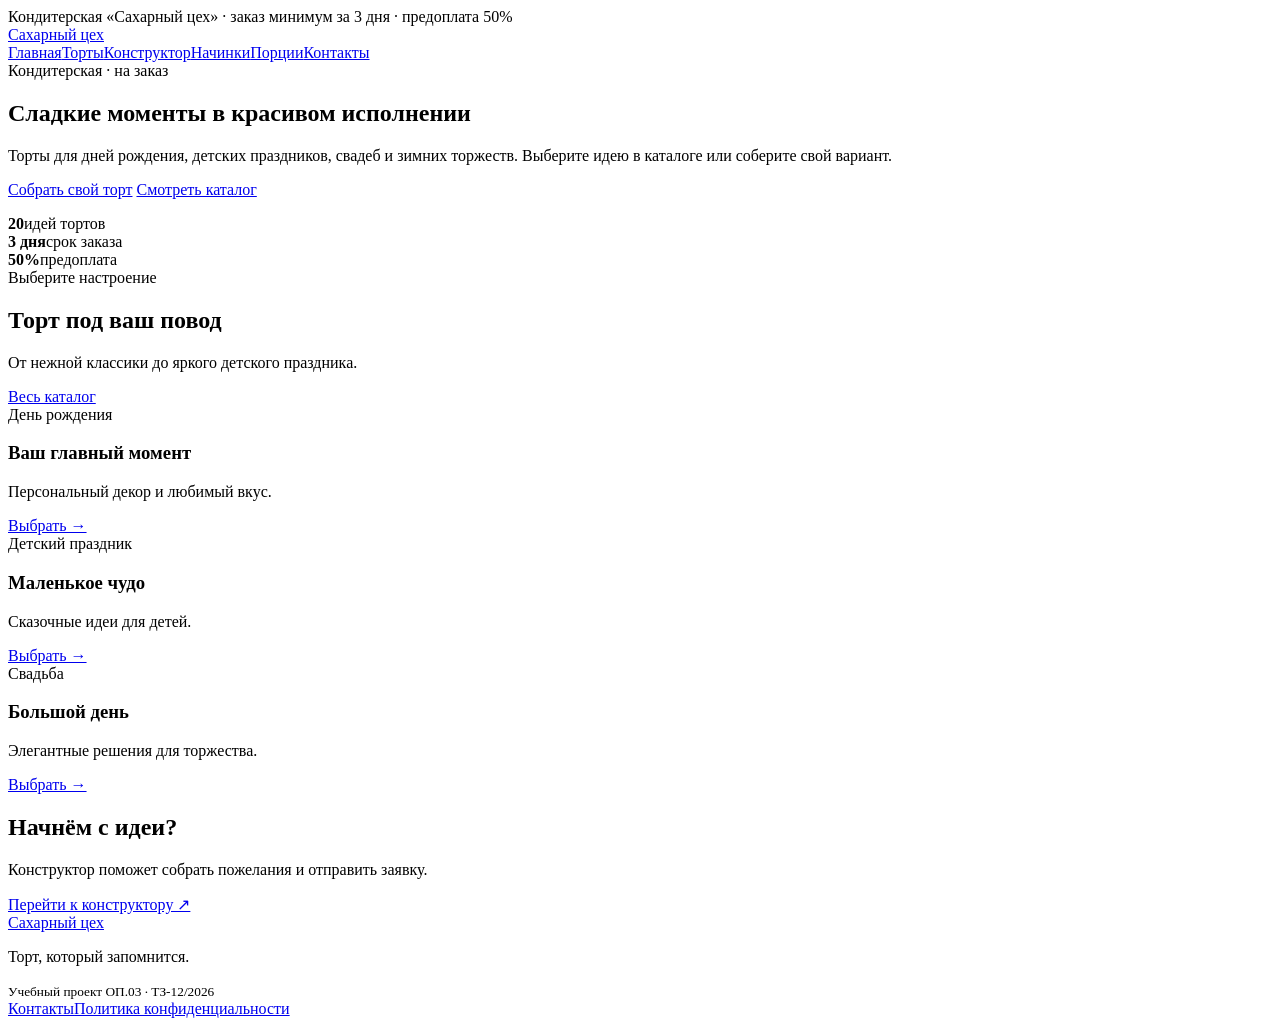
==== index.html @ 2f8bbb9d "Главная страница и навигация" ====
<!doctype html><html lang="ru"><head><meta charset="utf-8"><meta name="viewport" content="width=device-width,initial-scale=1"><meta name="description" content="Торты на заказ: каталог, конструктор и заявка"><title>Главная — Сахарный цех</title><link rel="stylesheet" href="css/style.css"></head><body><div class="topbar"><div class="container">Кондитерская «Сахарный цех» · заказ минимум за 3 дня · предоплата 50%</div></div><header class="header"><div class="container navwrap"><a class="brand" href="index.html">Сахарный цех</a><nav class="nav"><a class="active" href="index.html">Главная</a><a class="" href="cakes.html">Торты</a><a class="" href="builder.html">Конструктор</a><a class="" href="fillings.html">Начинки</a><a class="" href="guests.html">Порции</a><a class="" href="contacts.html">Контакты</a></nav></div></header><main><section class="hero"><div class="container hero-grid"><div><span class="eyebrow">Кондитерская · на заказ</span><h1>Сладкие моменты в красивом исполнении</h1><p class="lead">Торты для дней рождения, детских праздников, свадеб и зимних торжеств. Выберите идею в каталоге или соберите свой вариант.</p><p><a class="btn" href="builder.html" data-event="hero_builder_click">Собрать свой торт</a> <a class="btn ghost" href="cakes.html">Смотреть каталог</a></p><div class="stats"><div class="stat"><strong>20</strong>идей тортов</div><div class="stat"><strong>3 дня</strong>срок заказа</div><div class="stat"><strong>50%</strong>предоплата</div></div></div><div class="hero-art" role="img" aria-label="Декоративная иллюстрация торта"></div></div></section><section class="section"><div class="container"><div class="section-head"><div><span class="eyebrow">Выберите настроение</span><h2>Торт под ваш повод</h2><p>От нежной классики до яркого детского праздника.</p></div><a class="btn ghost" href="cakes.html">Весь каталог</a></div><div class="grid"><article class="card"><div class="cake-art"></div><div class="card-body"><span class="tag">День рождения</span><h3>Ваш главный момент</h3><p>Персональный декор и любимый вкус.</p><a class="mini-btn" href="cakes.html?category=birthday">Выбрать →</a></div></article><article class="card"><div class="cake-art" style="filter:hue-rotate(60deg)"></div><div class="card-body"><span class="tag">Детский праздник</span><h3>Маленькое чудо</h3><p>Сказочные идеи для детей.</p><a class="mini-btn" href="cakes.html?category=children">Выбрать →</a></div></article><article class="card"><div class="cake-art" style="filter:hue-rotate(130deg)"></div><div class="card-body"><span class="tag">Свадьба</span><h3>Большой день</h3><p>Элегантные решения для торжества.</p><a class="mini-btn" href="cakes.html?category=wedding">Выбрать →</a></div></article></div></div></section><section class="section"><div class="container banner"><div><h2>Начнём с идеи?</h2><p>Конструктор поможет собрать пожелания и отправить заявку.</p></div><a class="btn mint" href="builder.html">Перейти к конструктору ↗</a></div></section></main><footer class="footer"><div class="container footer-grid"><div><a class="brand" href="index.html">Сахарный цех</a><p>Торт, который запомнится.</p><small>Учебный проект ОП.03 · ТЗ-12/2026</small></div><div class="footer-links"><a href="contacts.html">Контакты</a><a href="privacy.html">Политика конфиденциальности</a></div></div></footer><script src="js/analytics.js"></script><script src="js/site.js"></script></body></html>
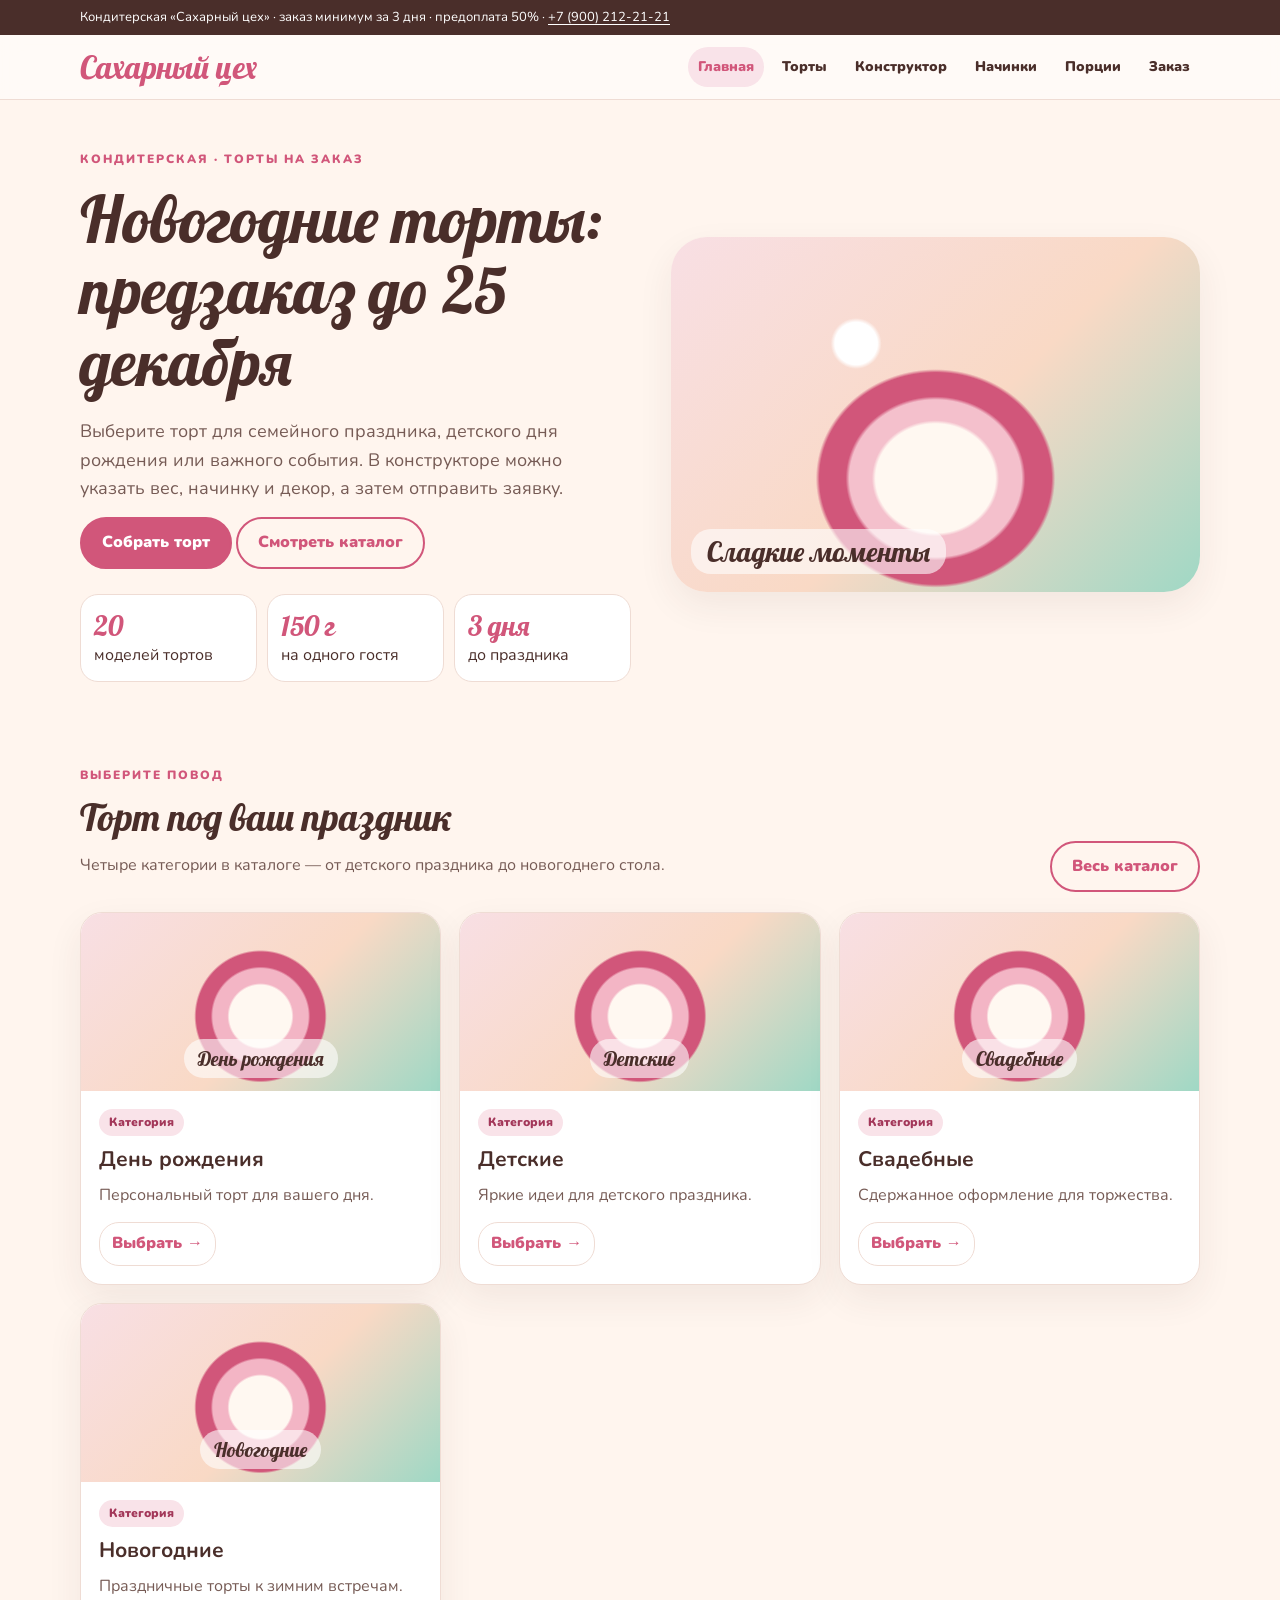
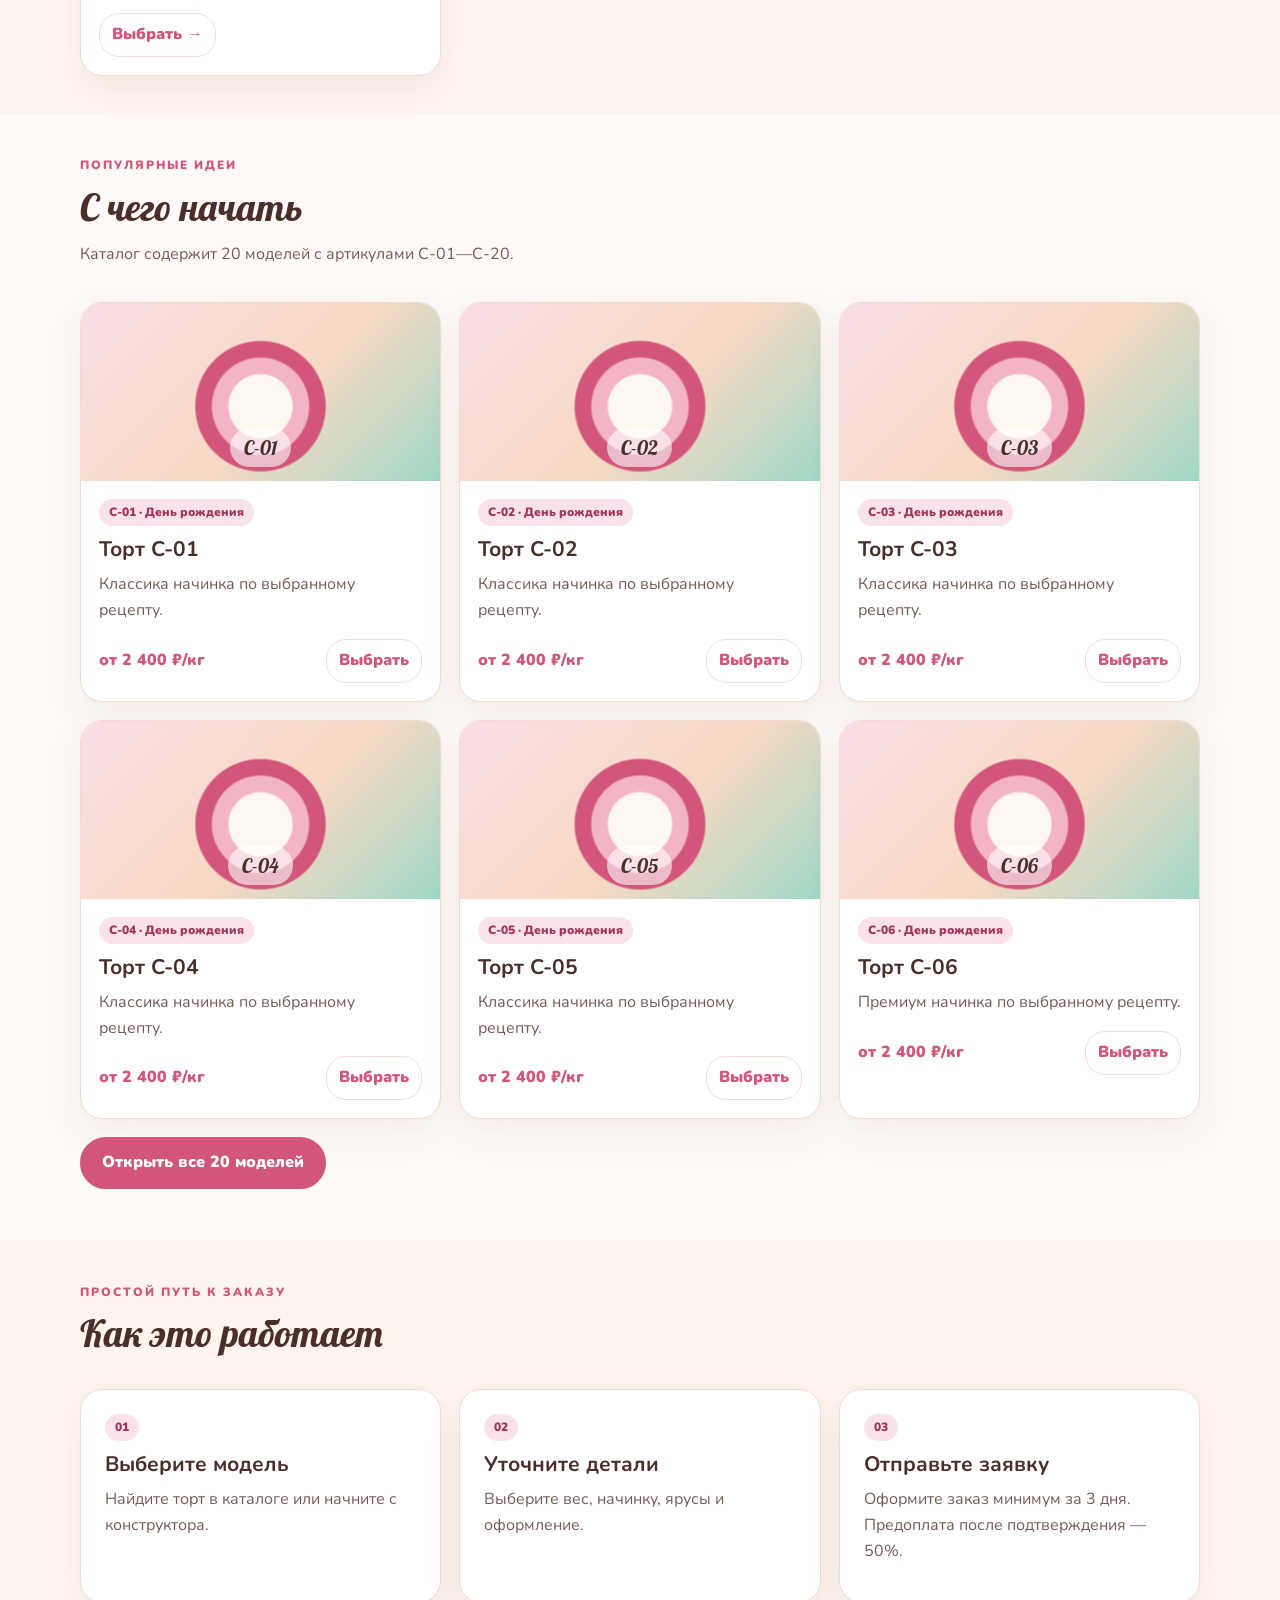
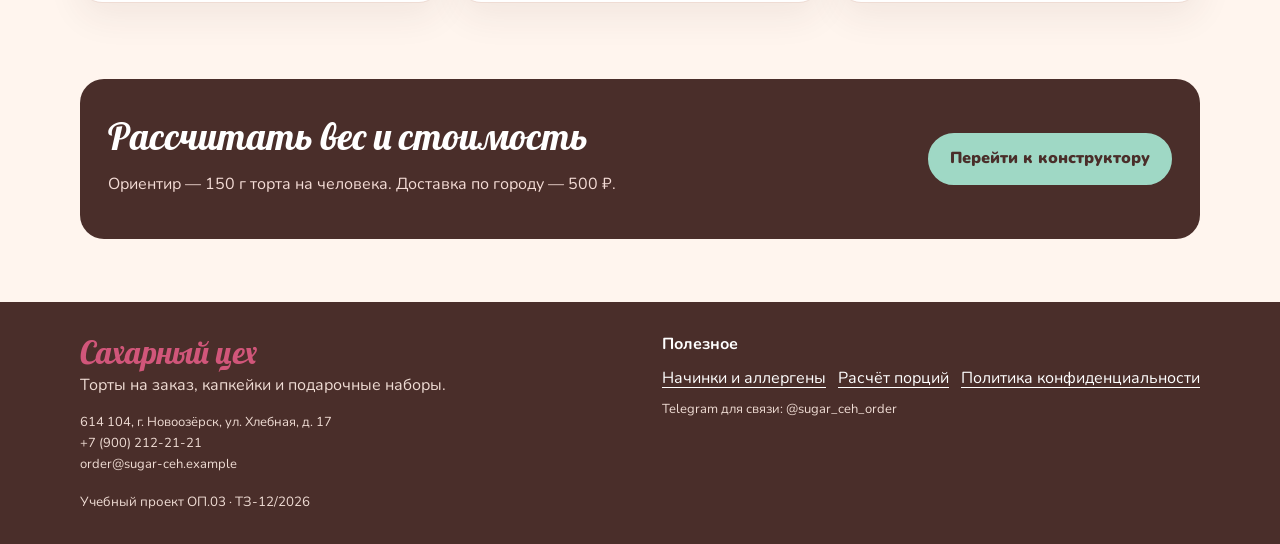
==== commit f6aaf702: "Сайт: адаптивные страницы, каталог и конструктор" ====
--- a/index.html
+++ b/index.html
@@ -1 +1,2 @@
-<!doctype html><html lang="ru"><head><meta charset="utf-8"><meta name="viewport" content="width=device-width,initial-scale=1"><meta name="description" content="Торты на заказ: каталог, конструктор и заявка"><title>Главная — Сахарный цех</title><link rel="stylesheet" href="css/style.css"></head><body><div class="topbar"><div class="container">Кондитерская «Сахарный цех» · заказ минимум за 3 дня · предоплата 50%</div></div><header class="header"><div class="container navwrap"><a class="brand" href="index.html">Сахарный цех</a><nav class="nav"><a class="active" href="index.html">Главная</a><a class="" href="cakes.html">Торты</a><a class="" href="builder.html">Конструктор</a><a class="" href="fillings.html">Начинки</a><a class="" href="guests.html">Порции</a><a class="" href="contacts.html">Контакты</a></nav></div></header><main><section class="hero"><div class="container hero-grid"><div><span class="eyebrow">Кондитерская · на заказ</span><h1>Сладкие моменты в красивом исполнении</h1><p class="lead">Торты для дней рождения, детских праздников, свадеб и зимних торжеств. Выберите идею в каталоге или соберите свой вариант.</p><p><a class="btn" href="builder.html" data-event="hero_builder_click">Собрать свой торт</a> <a class="btn ghost" href="cakes.html">Смотреть каталог</a></p><div class="stats"><div class="stat"><strong>20</strong>идей тортов</div><div class="stat"><strong>3 дня</strong>срок заказа</div><div class="stat"><strong>50%</strong>предоплата</div></div></div><div class="hero-art" role="img" aria-label="Декоративная иллюстрация торта"></div></div></section><section class="section"><div class="container"><div class="section-head"><div><span class="eyebrow">Выберите настроение</span><h2>Торт под ваш повод</h2><p>От нежной классики до яркого детского праздника.</p></div><a class="btn ghost" href="cakes.html">Весь каталог</a></div><div class="grid"><article class="card"><div class="cake-art"></div><div class="card-body"><span class="tag">День рождения</span><h3>Ваш главный момент</h3><p>Персональный декор и любимый вкус.</p><a class="mini-btn" href="cakes.html?category=birthday">Выбрать →</a></div></article><article class="card"><div class="cake-art" style="filter:hue-rotate(60deg)"></div><div class="card-body"><span class="tag">Детский праздник</span><h3>Маленькое чудо</h3><p>Сказочные идеи для детей.</p><a class="mini-btn" href="cakes.html?category=children">Выбрать →</a></div></article><article class="card"><div class="cake-art" style="filter:hue-rotate(130deg)"></div><div class="card-body"><span class="tag">Свадьба</span><h3>Большой день</h3><p>Элегантные решения для торжества.</p><a class="mini-btn" href="cakes.html?category=wedding">Выбрать →</a></div></article></div></div></section><section class="section"><div class="container banner"><div><h2>Начнём с идеи?</h2><p>Конструктор поможет собрать пожелания и отправить заявку.</p></div><a class="btn mint" href="builder.html">Перейти к конструктору ↗</a></div></section></main><footer class="footer"><div class="container footer-grid"><div><a class="brand" href="index.html">Сахарный цех</a><p>Торт, который запомнится.</p><small>Учебный проект ОП.03 · ТЗ-12/2026</small></div><div class="footer-links"><a href="contacts.html">Контакты</a><a href="privacy.html">Политика конфиденциальности</a></div></div></footer><script src="js/analytics.js"></script><script src="js/site.js"></script></body></html>+<!doctype html><html lang="ru"><head><meta charset="utf-8"><meta name="viewport" content="width=device-width,initial-scale=1"><meta name="description" content="Каталог из 20 тортов, конструктор заказа, начинки и расчёт порций."><meta property="og:title" content="Сахарный цех — торты на заказ"><meta property="og:description" content="Каталог из 20 тортов, конструктор заказа, начинки и расчёт порций."><meta property="og:type" content="website"><meta property="og:image" content="img/og-saharny-ceh.jpg"><meta name="theme-color" content="#FFF5EE"><link rel="icon" href="img/favicon.svg" type="image/svg+xml"><title>Сахарный цех — торты на заказ</title><link rel="stylesheet" href="css/style.css"><script src="js/analytics.js"></script></head><body><div class="topbar"><div class="container">Кондитерская «Сахарный цех» · заказ минимум за 3 дня · предоплата 50% · <a href="tel:+79002122121">+7 (900) 212-21-21</a></div></div><header class="header"><div class="container navwrap"><a class="brand" href="index.html" aria-label="Сахарный цех — главная">Сахарный цех</a><nav class="nav" aria-label="Основная навигация"><a class="active" href="index.html" aria-current=page>Главная</a><a class="" href="cakes.html">Торты</a><a class="" href="builder.html">Конструктор</a><a class="" href="fillings.html">Начинки</a><a class="" href="guests.html">Порции</a><a class="" href="contacts.html">Заказ</a></nav></div></header><main><section class="hero"><div class="container hero-grid"><div><span class="eyebrow">Кондитерская · торты на заказ</span><h1>Новогодние торты: предзаказ до 25 декабря</h1><p class="lead">Выберите торт для семейного праздника, детского дня рождения или важного события. В конструкторе можно указать вес, начинку и декор, а затем отправить заявку.</p><p><a class="btn" href="builder.html" data-event="cta_click" data-button-name="hero_builder" data-page-section="hero">Собрать торт</a> <a class="btn ghost" href="cakes.html" data-event="cta_click" data-button-name="hero_catalog" data-page-section="hero">Смотреть каталог</a></p><div class="stats"><div class="stat"><strong>20</strong>моделей тортов</div><div class="stat"><strong>150 г</strong>на одного гостя</div><div class="stat"><strong>3 дня</strong>до праздника</div></div></div><div class="hero-art" role="img" aria-label="Декоративная иллюстрация праздничного торта"></div></div></section>
+<section class="section"><div class="container"><div class="section-head"><div><span class="eyebrow">Выберите повод</span><h2>Торт под ваш праздник</h2><p>Четыре категории в каталоге — от детского праздника до новогоднего стола.</p></div><a class="btn ghost" href="cakes.html">Весь каталог</a></div><div class="grid"><article class="card"><div class="card-art" role="img" aria-label="Иллюстрация категории День рождения"><span>День рождения</span></div><div class="card-body"><span class="tag">Категория</span><h3>День рождения</h3><p>Персональный торт для вашего дня.</p><a class="mini-btn" href="cakes.html?category=birthday" data-event="cake_filter" data-occasion="birthday">Выбрать →</a></div></article><article class="card"><div class="card-art" role="img" aria-label="Иллюстрация категории Детские"><span>Детские</span></div><div class="card-body"><span class="tag">Категория</span><h3>Детские</h3><p>Яркие идеи для детского праздника.</p><a class="mini-btn" href="cakes.html?category=children" data-event="cake_filter" data-occasion="children">Выбрать →</a></div></article><article class="card"><div class="card-art" role="img" aria-label="Иллюстрация категории Свадебные"><span>Свадебные</span></div><div class="card-body"><span class="tag">Категория</span><h3>Свадебные</h3><p>Сдержанное оформление для торжества.</p><a class="mini-btn" href="cakes.html?category=wedding" data-event="cake_filter" data-occasion="wedding">Выбрать →</a></div></article><article class="card"><div class="card-art" role="img" aria-label="Иллюстрация категории Новогодние"><span>Новогодние</span></div><div class="card-body"><span class="tag">Категория</span><h3>Новогодние</h3><p>Праздничные торты к зимним встречам.</p><a class="mini-btn" href="cakes.html?category=newyear" data-event="cake_filter" data-occasion="newyear">Выбрать →</a></div></article></div></div></section><section class="section alt"><div class="container"><div class="section-head"><div><span class="eyebrow">Популярные идеи</span><h2>С чего начать</h2><p>Каталог содержит 20 моделей с артикулами C-01—C-20.</p></div></div><div class="grid"><article class="card product-card"><div class="card-art" role="img" aria-label="Иллюстрация торта Торт C-01" data-gallery data-item-id="C-01" data-item-name="Торт C-01"><span>C-01</span></div><div class="card-body"><span class="tag">C-01 · День рождения</span><h3>Торт C-01</h3><p>Классика начинка по выбранному рецепту.</p><div class="card-foot"><span class="price">от 2 400 ₽/кг</span><a class="mini-btn" href="builder.html?cake_type=C-01" data-event="view_item" data-item-id="C-01">Выбрать</a></div></div></article><article class="card product-card"><div class="card-art" role="img" aria-label="Иллюстрация торта Торт C-02" data-gallery data-item-id="C-02" data-item-name="Торт C-02"><span>C-02</span></div><div class="card-body"><span class="tag">C-02 · День рождения</span><h3>Торт C-02</h3><p>Классика начинка по выбранному рецепту.</p><div class="card-foot"><span class="price">от 2 400 ₽/кг</span><a class="mini-btn" href="builder.html?cake_type=C-02" data-event="view_item" data-item-id="C-02">Выбрать</a></div></div></article><article class="card product-card"><div class="card-art" role="img" aria-label="Иллюстрация торта Торт C-03" data-gallery data-item-id="C-03" data-item-name="Торт C-03"><span>C-03</span></div><div class="card-body"><span class="tag">C-03 · День рождения</span><h3>Торт C-03</h3><p>Классика начинка по выбранному рецепту.</p><div class="card-foot"><span class="price">от 2 400 ₽/кг</span><a class="mini-btn" href="builder.html?cake_type=C-03" data-event="view_item" data-item-id="C-03">Выбрать</a></div></div></article><article class="card product-card"><div class="card-art" role="img" aria-label="Иллюстрация торта Торт C-04" data-gallery data-item-id="C-04" data-item-name="Торт C-04"><span>C-04</span></div><div class="card-body"><span class="tag">C-04 · День рождения</span><h3>Торт C-04</h3><p>Классика начинка по выбранному рецепту.</p><div class="card-foot"><span class="price">от 2 400 ₽/кг</span><a class="mini-btn" href="builder.html?cake_type=C-04" data-event="view_item" data-item-id="C-04">Выбрать</a></div></div></article><article class="card product-card"><div class="card-art" role="img" aria-label="Иллюстрация торта Торт C-05" data-gallery data-item-id="C-05" data-item-name="Торт C-05"><span>C-05</span></div><div class="card-body"><span class="tag">C-05 · День рождения</span><h3>Торт C-05</h3><p>Классика начинка по выбранному рецепту.</p><div class="card-foot"><span class="price">от 2 400 ₽/кг</span><a class="mini-btn" href="builder.html?cake_type=C-05" data-event="view_item" data-item-id="C-05">Выбрать</a></div></div></article><article class="card product-card"><div class="card-art" role="img" aria-label="Иллюстрация торта Торт C-06" data-gallery data-item-id="C-06" data-item-name="Торт C-06"><span>C-06</span></div><div class="card-body"><span class="tag">C-06 · День рождения</span><h3>Торт C-06</h3><p>Премиум начинка по выбранному рецепту.</p><div class="card-foot"><span class="price">от 2 400 ₽/кг</span><a class="mini-btn" href="builder.html?cake_type=C-06" data-event="view_item" data-item-id="C-06">Выбрать</a></div></div></article></div><p style="margin-top:18px"><a class="btn" href="cakes.html">Открыть все 20 моделей</a></p></div></section><section class="section"><div class="container"><div class="section-head"><div><span class="eyebrow">Простой путь к заказу</span><h2>Как это работает</h2></div></div><div class="grid"><article class="panel"><span class="tag">01</span><h3>Выберите модель</h3><p>Найдите торт в каталоге или начните с конструктора.</p></article><article class="panel"><span class="tag">02</span><h3>Уточните детали</h3><p>Выберите вес, начинку, ярусы и оформление.</p></article><article class="panel"><span class="tag">03</span><h3>Отправьте заявку</h3><p>Оформите заказ минимум за 3 дня. Предоплата после подтверждения — 50%.</p></article></div></div></section><section class="section"><div class="container banner"><div><h2>Рассчитать вес и стоимость</h2><p>Ориентир — 150 г торта на человека. Доставка по городу — 500 ₽.</p></div><a class="btn mint" href="builder.html" data-event="cta_click" data-button-name="home_final_builder" data-page-section="banner">Перейти к конструктору</a></div></section></main><footer class="footer"><div class="container footer-grid"><div><a class="brand" href="index.html">Сахарный цех</a><p>Торты на заказ, капкейки и подарочные наборы.</p><p class="small">614 104, г. Новоозёрск, ул. Хлебная, д. 17<br><a href="tel:+79002122121">+7 (900) 212-21-21</a><br><a href="mailto:order@sugar-ceh.example">order@sugar-ceh.example</a></p><small>Учебный проект ОП.03 · ТЗ-12/2026</small></div><div><strong>Полезное</strong><div class="footer-links"><a href="fillings.html">Начинки и аллергены</a><a href="guests.html">Расчёт порций</a><a href="privacy.html">Политика конфиденциальности</a></div><p class="small">Telegram для связи: <a href="https://t.me/sugar_ceh_order" data-messenger="telegram" data-social="telegram">@sugar_ceh_order</a></p></div></div></footer><script src="js/site.js"></script><script src="js/form.js"></script></body></html>
--- a/css/style.css
+++ b/css/style.css
@@ -0,0 +1,5 @@
+@import url('https://fonts.googleapis.com/css2?family=Lobster&family=Nunito:wght@400;600;700;800;900&display=swap');
+:root{--berry:#D1567A;--cream:#FFF5EE;--cocoa:#4A2E2A;--mint:#9FD8C5;--line:#efdcd4;--white:#fff;--muted:#765b55;--shadow:0 14px 36px #4a2e2a12;--radius:22px}
+*{box-sizing:border-box}html{scroll-behavior:smooth}body{margin:0;background:var(--cream);color:var(--cocoa);font:16px/1.6 Nunito,Arial,sans-serif}a{color:inherit;text-decoration:none}img{max-width:100%;height:auto}button,input,select,textarea{font:inherit}button,a.btn,.mini-btn{min-height:44px}.container{width:min(1120px,calc(100% - 32px));margin-inline:auto}.topbar{background:var(--cocoa);color:#fff;padding:7px 0;font-size:13px}.topbar a{text-decoration:underline;text-underline-offset:3px}.header{position:sticky;top:0;z-index:20;background:#fffaf7f2;border-bottom:1px solid var(--line);backdrop-filter:blur(10px)}.navwrap{display:flex;align-items:center;justify-content:space-between;gap:20px;padding:12px 0}.brand{font:32px Lobster,cursive;color:var(--berry);white-space:nowrap}.nav{display:flex;gap:8px;align-items:center;flex-wrap:wrap;font-size:14px;font-weight:900}.nav a{padding:9px 10px;border-radius:20px}.nav a:hover,.nav .active{color:var(--berry);background:#f9e3e9}.btn{display:inline-flex;align-items:center;justify-content:center;gap:8px;background:var(--berry);color:white;border:2px solid var(--berry);border-radius:30px;padding:11px 20px;font-weight:900;cursor:pointer;transition:transform .15s,box-shadow .15s}.btn:hover{transform:translateY(-1px);box-shadow:0 8px 20px #d1567a30}.btn.ghost{background:transparent;color:var(--berry)}.btn.mint{background:var(--mint);border-color:var(--mint);color:var(--cocoa)}.btn:disabled{opacity:.6;cursor:wait;transform:none}.eyebrow{font-size:12px;letter-spacing:2px;text-transform:uppercase;font-weight:900;color:var(--berry)}h1,h2,.display{font-family:Lobster,cursive;font-weight:400;line-height:1.12}h1{font-size:clamp(40px,5vw,66px);margin:12px 0 18px}h2{font-size:clamp(29px,3vw,38px);margin:8px 0 14px}h3{font-size:21px;line-height:1.25;margin:10px 0}p{color:var(--muted);margin:0 0 14px}.lead{font-size:18px;max-width:720px}.hero{padding:46px 0 42px}.hero-grid{display:grid;grid-template-columns:1.02fr .98fr;align-items:center;gap:40px}.hero-art{min-height:355px;border-radius:36px;background:radial-gradient(ellipse at 50% 68%,#fff8f1 0 16%,#f4c0cc 17% 23%,#d1567a 24% 31%,transparent 32%),radial-gradient(circle at 35% 30%,#fff 0 5%,transparent 6%),linear-gradient(135deg,#f8dfe4,#f9d9c5 55%,#9fd8c5);box-shadow:var(--shadow);position:relative;overflow:hidden}.hero-art:after{content:'Сладкие моменты';position:absolute;bottom:18px;left:20px;font:28px Lobster,cursive;color:var(--cocoa);background:#fff9;padding:5px 16px;border-radius:20px}.stats{display:grid;grid-template-columns:repeat(3,1fr);gap:10px;margin-top:25px}.stat{background:#fff;border:1px solid var(--line);border-radius:18px;padding:13px}.stat strong{display:block;font:28px Lobster,cursive;color:var(--berry)}.section{padding:38px 0}.section.alt{background:#fffaf7}.section-head{display:flex;justify-content:space-between;align-items:end;gap:16px;margin-bottom:20px}.grid{display:grid;grid-template-columns:repeat(3,minmax(0,1fr));gap:18px}.card,.panel{background:#fff;border:1px solid var(--line);border-radius:var(--radius);overflow:hidden;box-shadow:var(--shadow)}.card-art{min-height:178px;display:grid;place-items:center;background:radial-gradient(circle at 50% 58%,#fff8f1 0 15%,#f3b5c5 16% 23%,#d1567a 24% 31%,transparent 32%),linear-gradient(135deg,#f8dfe4,#f9d9c5 55%,#9fd8c5);cursor:zoom-in}.card-art span{font:20px Lobster,cursive;background:#fff9;border-radius:20px;padding:7px 14px;margin-top:112px}.card-body{padding:18px}.tag{display:inline-flex;background:#f9e3e9;color:#a33759;border-radius:20px;padding:4px 10px;font-size:12px;font-weight:900}.price{color:var(--berry);font-weight:900}.card-foot{display:flex;justify-content:space-between;align-items:center;gap:10px;margin-top:15px}.mini-btn{display:inline-flex;align-items:center;justify-content:center;background:white;border:1px solid var(--line);border-radius:20px;padding:8px 12px;color:var(--berry);font-weight:900;cursor:pointer}.mini-btn:hover{border-color:var(--berry)}.page-head{padding:36px 0 12px}.page-head h1{font-size:clamp(38px,4vw,54px)}.content{padding:12px 0 55px}.two-col{display:grid;grid-template-columns:1.05fr .95fr;gap:22px;align-items:start}.panel{padding:24px}.field{display:flex;flex-direction:column;gap:6px;margin-bottom:14px}.field label{font-size:14px;font-weight:900}.field input,.field select,.field textarea{width:100%;min-height:46px;padding:10px 13px;border:1px solid #e5cbc2;border-radius:12px;background:#fffaf7;color:var(--cocoa)}.field input:focus,.field select:focus,.field textarea:focus{outline:3px solid #d1567a30;border-color:var(--berry)}.form-grid{display:grid;grid-template-columns:1fr 1fr;gap:12px}.check{display:flex;align-items:flex-start;gap:10px;font-size:13px;margin:14px 0}.check input{width:18px;height:18px;flex:none;margin-top:2px}.pricebox{background:#fff7f2;border:1px dashed var(--berry);border-radius:20px;padding:22px;position:sticky;top:110px}.pricebox strong{font:38px Lobster,cursive;color:var(--berry)}.notice{background:#e8f6f0;border-radius:12px;padding:12px;margin:12px 0}.muted{color:#866d66}.small{font-size:13px}.banner{background:var(--cocoa);color:white;padding:28px;border-radius:24px;display:flex;justify-content:space-between;align-items:center;gap:18px}.banner h2{color:white}.banner p{color:#f4dcd6}.footer{margin-top:25px;background:var(--cocoa);color:white;padding:30px 0}.footer-grid{display:flex;justify-content:space-between;gap:24px;flex-wrap:wrap}.footer p,.footer small{color:#efdcd4}.footer-links{display:flex;gap:12px;flex-wrap:wrap;align-items:center}.footer-links a{padding:8px 0;text-decoration:underline;text-underline-offset:4px}.filters{display:flex;gap:8px;flex-wrap:wrap;margin:18px 0}.filter-btn[aria-pressed=true]{background:var(--berry);border-color:var(--berry);color:white}.faq details{background:white;border:1px solid var(--line);border-radius:14px;padding:14px;margin:10px 0}.faq summary{font-weight:900;cursor:pointer}.toast{display:none;background:#e8f6f0;padding:12px;border-radius:12px;margin-top:12px}.toast.show{display:block}.error-text{color:#a3213e;font-size:13px;display:block;margin-top:4px}.invalid{border-color:#a3213e!important;outline:2px solid #a3213e20}.table-wrap{overflow-x:auto;border-radius:14px;border:1px solid var(--line);background:white}table{width:100%;border-collapse:collapse;min-width:520px}th,td{text-align:left;padding:12px;border-bottom:1px solid var(--line)}th{background:#fae8ed}.allergen-list{display:flex;gap:6px;flex-wrap:wrap;margin:10px 0}.allergen{font-size:12px;background:#f4eee9;border-radius:20px;padding:4px 9px}.modal{position:fixed;inset:0;z-index:100;background:#2a1714dd;display:none;align-items:center;justify-content:center;padding:24px}.modal.open{display:flex}.modal-box{width:min(680px,100%);background:var(--cream);padding:24px;border-radius:24px;position:relative}.modal-close{position:absolute;right:16px;top:12px;border:0;background:transparent;font-size:28px;cursor:pointer;min-width:44px;min-height:44px}.modal-art{min-height:260px;border-radius:18px;background:radial-gradient(circle at 50% 60%,#fff8f1 0 15%,#f3b5c5 16% 23%,#d1567a 24% 31%,transparent 32%),linear-gradient(135deg,#f8dfe4,#f9d9c5 55%,#9fd8c5)}.social-row{display:flex;gap:10px;flex-wrap:wrap}.social-row a{border:1px solid #ffffff55;border-radius:22px;padding:9px 13px}.smallcaps{font-size:12px;font-weight:900;letter-spacing:.08em;text-transform:uppercase}.sr-only{position:absolute;width:1px;height:1px;padding:0;margin:-1px;overflow:hidden;clip:rect(0,0,0,0);white-space:nowrap;border:0}
+@media(max-width:850px){.hero-grid,.two-col{grid-template-columns:1fr}.hero-art{min-height:280px;order:-1}.grid{grid-template-columns:repeat(2,minmax(0,1fr))}.pricebox{position:static}.navwrap{align-items:flex-start;flex-direction:column;gap:8px}.nav{gap:3px}.section-head{align-items:flex-start;flex-direction:column}}
+@media(max-width:560px){.container{width:min(100% - 24px,1120px)}.grid,.form-grid,.stats{grid-template-columns:1fr}.hero{padding:25px 0}.hero-art{min-height:210px}.section{padding:27px 0}.banner{align-items:flex-start;flex-direction:column}.panel{padding:18px}.nav{width:100%;gap:2px}.nav a{padding:8px;font-size:13px}.topbar{font-size:12px}.card-art{min-height:160px}}
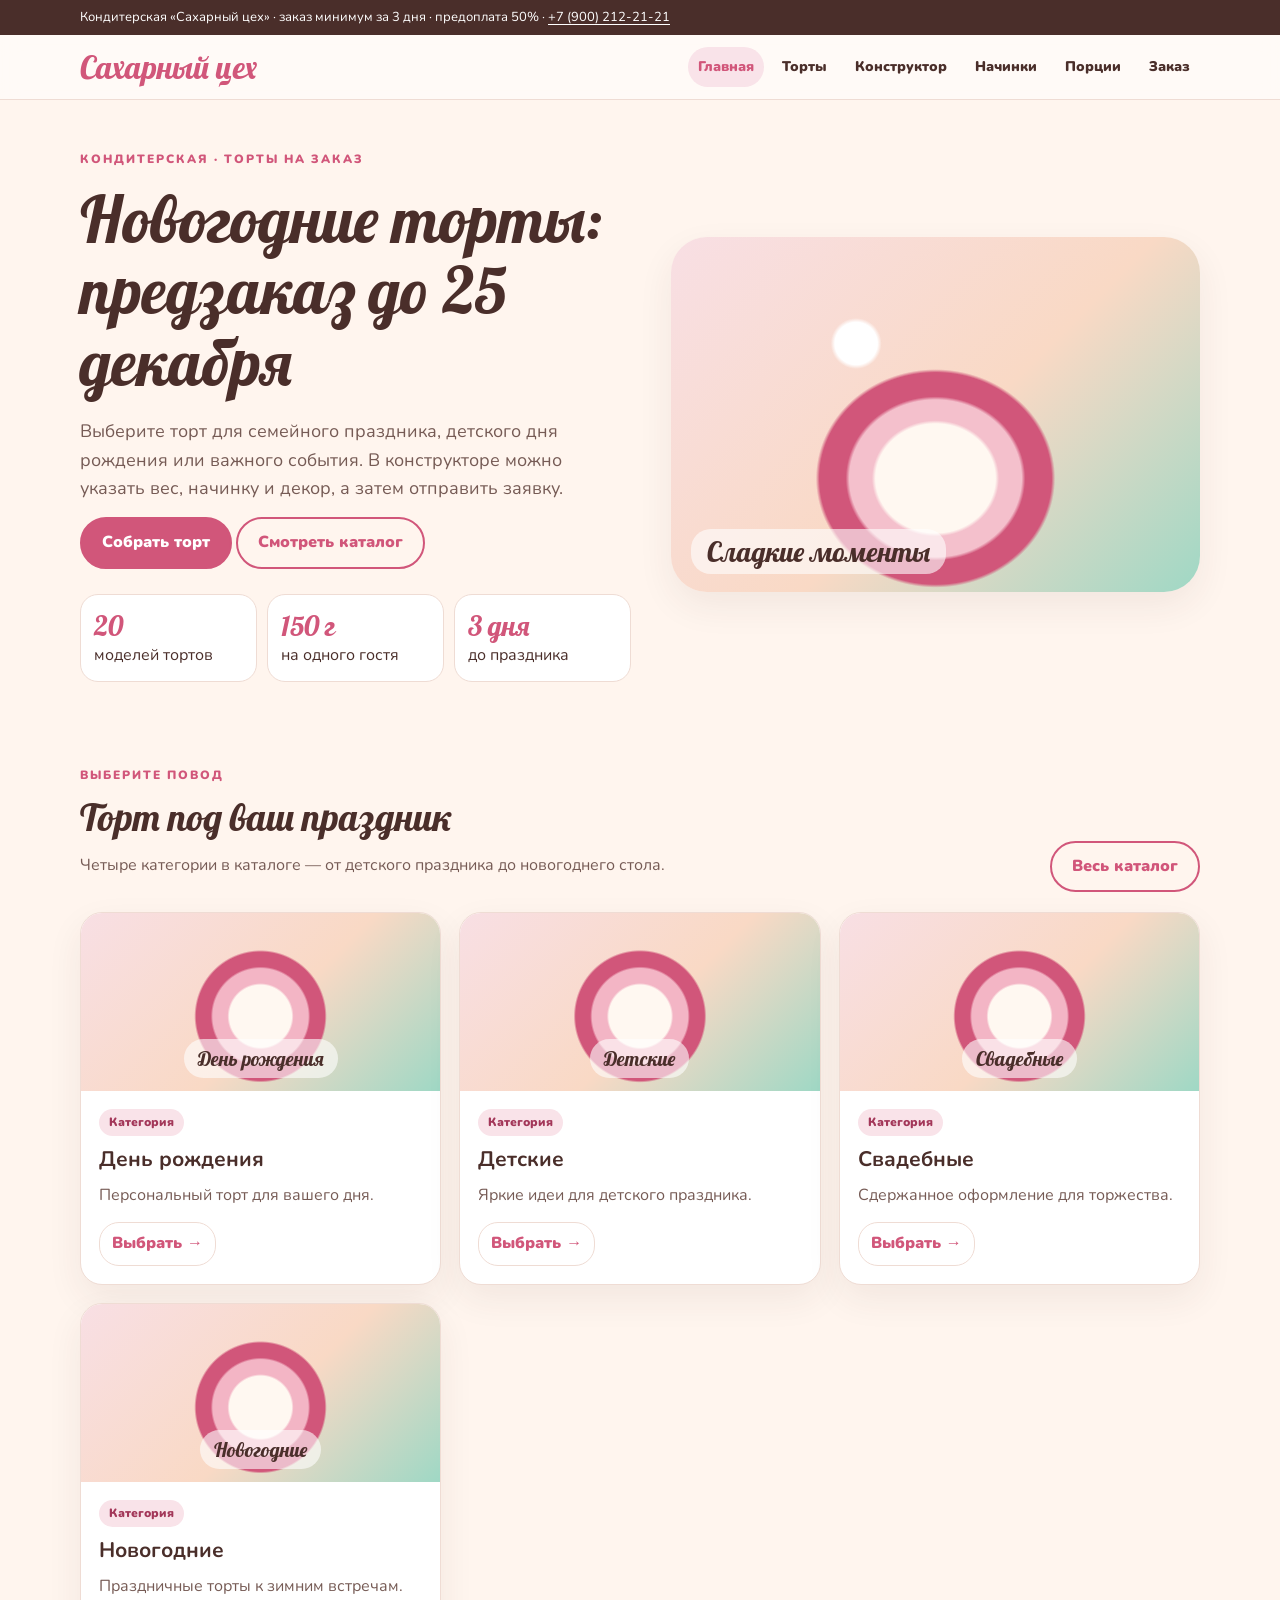
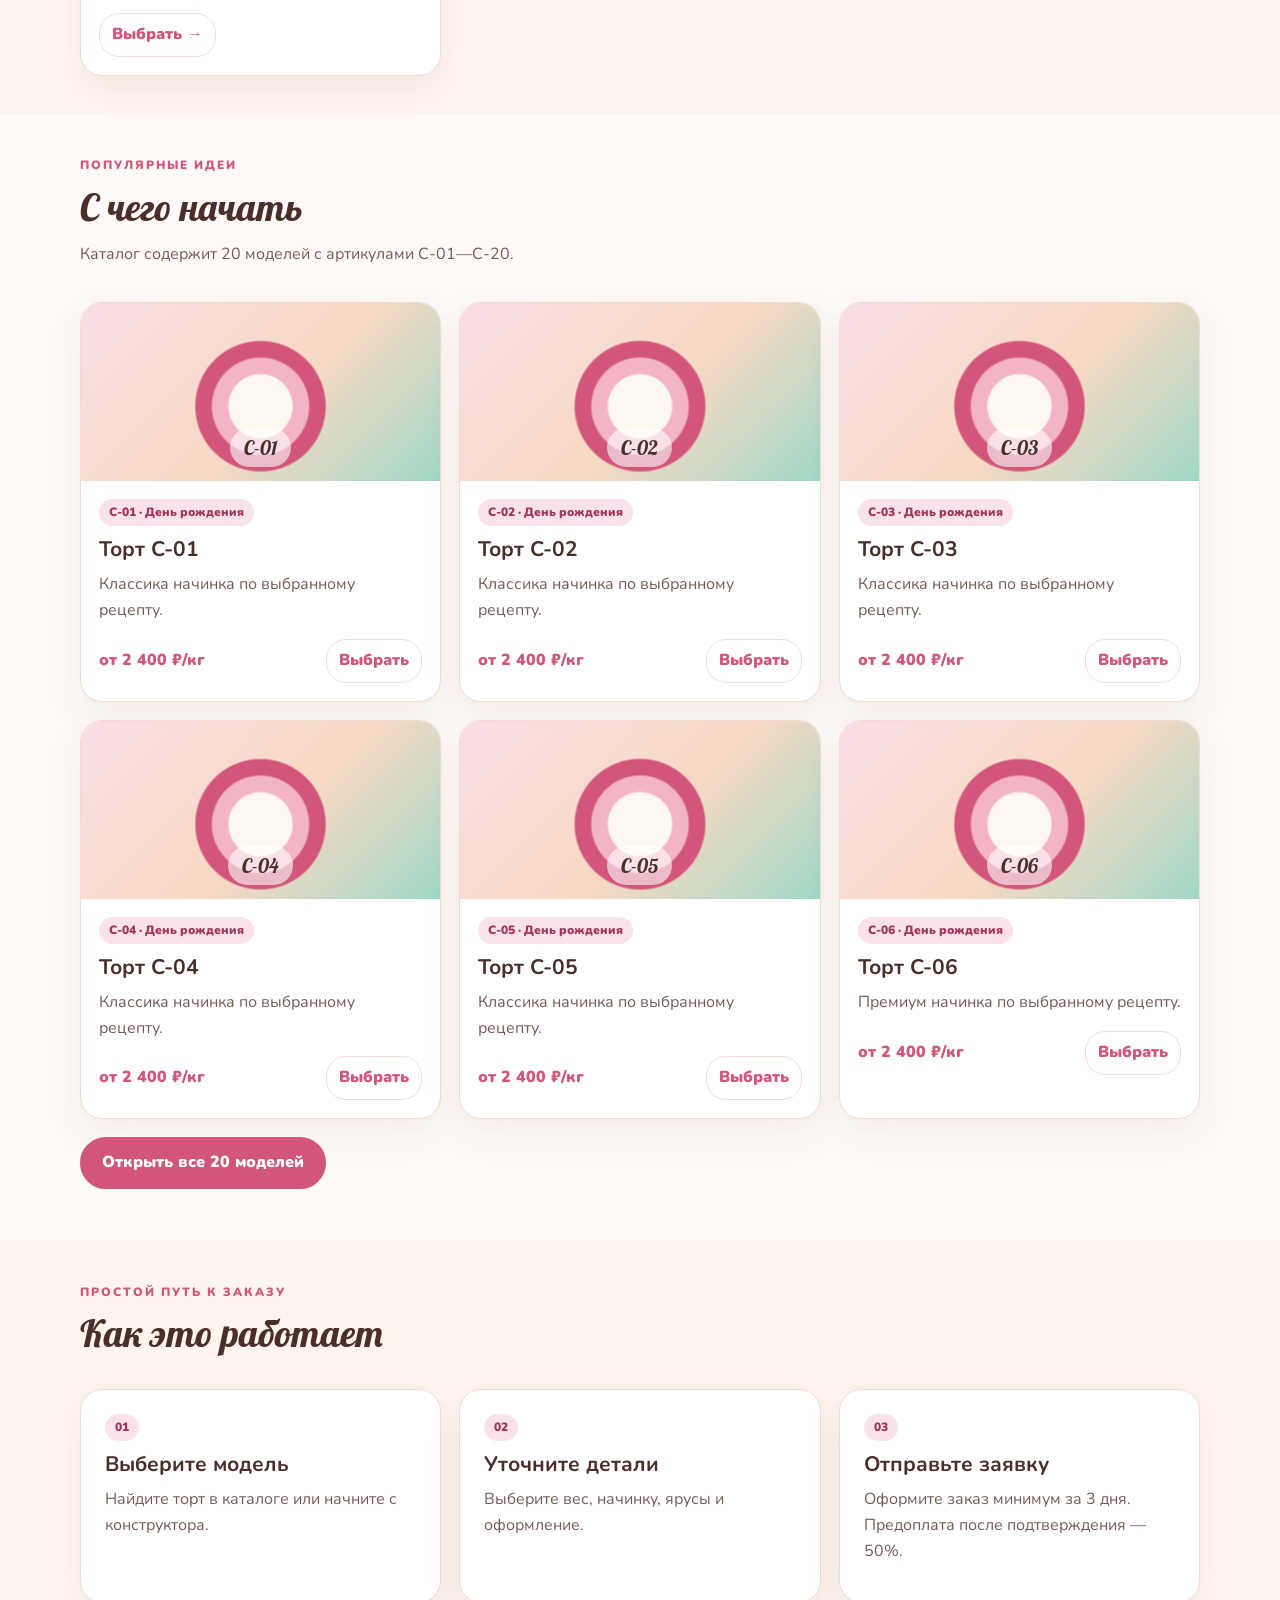
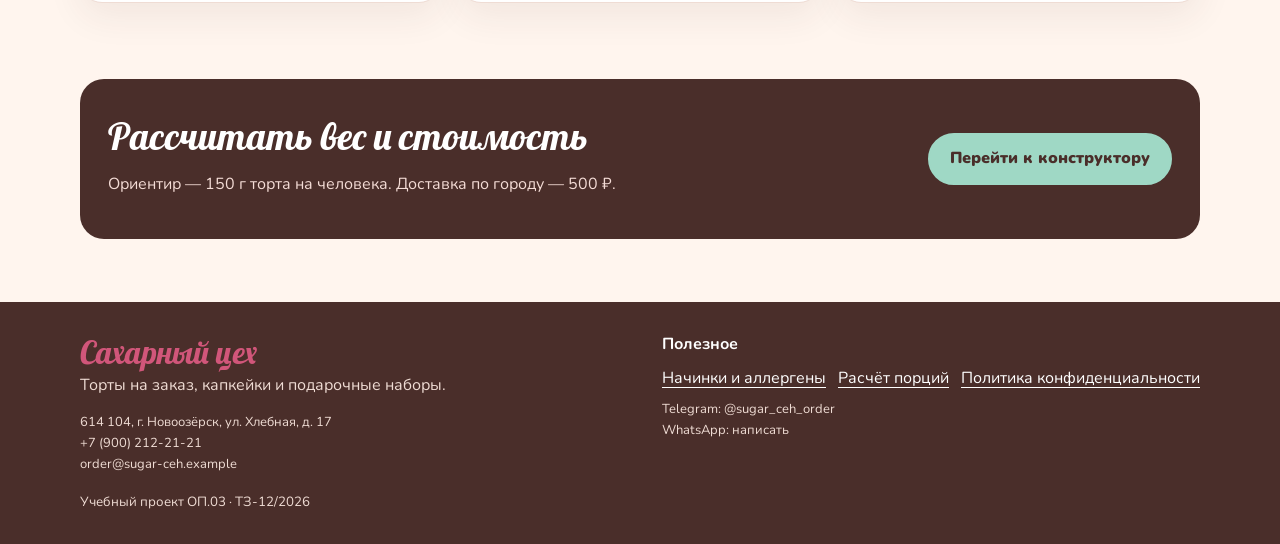
==== commit 75d51735: "Сайт: добавлены каналы связи Telegram и WhatsApp" ====
--- a/index.html
+++ b/index.html
@@ -1,2 +1,2 @@
 <!doctype html><html lang="ru"><head><meta charset="utf-8"><meta name="viewport" content="width=device-width,initial-scale=1"><meta name="description" content="Каталог из 20 тортов, конструктор заказа, начинки и расчёт порций."><meta property="og:title" content="Сахарный цех — торты на заказ"><meta property="og:description" content="Каталог из 20 тортов, конструктор заказа, начинки и расчёт порций."><meta property="og:type" content="website"><meta property="og:image" content="img/og-saharny-ceh.jpg"><meta name="theme-color" content="#FFF5EE"><link rel="icon" href="img/favicon.svg" type="image/svg+xml"><title>Сахарный цех — торты на заказ</title><link rel="stylesheet" href="css/style.css"><script src="js/analytics.js"></script></head><body><div class="topbar"><div class="container">Кондитерская «Сахарный цех» · заказ минимум за 3 дня · предоплата 50% · <a href="tel:+79002122121">+7 (900) 212-21-21</a></div></div><header class="header"><div class="container navwrap"><a class="brand" href="index.html" aria-label="Сахарный цех — главная">Сахарный цех</a><nav class="nav" aria-label="Основная навигация"><a class="active" href="index.html" aria-current=page>Главная</a><a class="" href="cakes.html">Торты</a><a class="" href="builder.html">Конструктор</a><a class="" href="fillings.html">Начинки</a><a class="" href="guests.html">Порции</a><a class="" href="contacts.html">Заказ</a></nav></div></header><main><section class="hero"><div class="container hero-grid"><div><span class="eyebrow">Кондитерская · торты на заказ</span><h1>Новогодние торты: предзаказ до 25 декабря</h1><p class="lead">Выберите торт для семейного праздника, детского дня рождения или важного события. В конструкторе можно указать вес, начинку и декор, а затем отправить заявку.</p><p><a class="btn" href="builder.html" data-event="cta_click" data-button-name="hero_builder" data-page-section="hero">Собрать торт</a> <a class="btn ghost" href="cakes.html" data-event="cta_click" data-button-name="hero_catalog" data-page-section="hero">Смотреть каталог</a></p><div class="stats"><div class="stat"><strong>20</strong>моделей тортов</div><div class="stat"><strong>150 г</strong>на одного гостя</div><div class="stat"><strong>3 дня</strong>до праздника</div></div></div><div class="hero-art" role="img" aria-label="Декоративная иллюстрация праздничного торта"></div></div></section>
-<section class="section"><div class="container"><div class="section-head"><div><span class="eyebrow">Выберите повод</span><h2>Торт под ваш праздник</h2><p>Четыре категории в каталоге — от детского праздника до новогоднего стола.</p></div><a class="btn ghost" href="cakes.html">Весь каталог</a></div><div class="grid"><article class="card"><div class="card-art" role="img" aria-label="Иллюстрация категории День рождения"><span>День рождения</span></div><div class="card-body"><span class="tag">Категория</span><h3>День рождения</h3><p>Персональный торт для вашего дня.</p><a class="mini-btn" href="cakes.html?category=birthday" data-event="cake_filter" data-occasion="birthday">Выбрать →</a></div></article><article class="card"><div class="card-art" role="img" aria-label="Иллюстрация категории Детские"><span>Детские</span></div><div class="card-body"><span class="tag">Категория</span><h3>Детские</h3><p>Яркие идеи для детского праздника.</p><a class="mini-btn" href="cakes.html?category=children" data-event="cake_filter" data-occasion="children">Выбрать →</a></div></article><article class="card"><div class="card-art" role="img" aria-label="Иллюстрация категории Свадебные"><span>Свадебные</span></div><div class="card-body"><span class="tag">Категория</span><h3>Свадебные</h3><p>Сдержанное оформление для торжества.</p><a class="mini-btn" href="cakes.html?category=wedding" data-event="cake_filter" data-occasion="wedding">Выбрать →</a></div></article><article class="card"><div class="card-art" role="img" aria-label="Иллюстрация категории Новогодние"><span>Новогодние</span></div><div class="card-body"><span class="tag">Категория</span><h3>Новогодние</h3><p>Праздничные торты к зимним встречам.</p><a class="mini-btn" href="cakes.html?category=newyear" data-event="cake_filter" data-occasion="newyear">Выбрать →</a></div></article></div></div></section><section class="section alt"><div class="container"><div class="section-head"><div><span class="eyebrow">Популярные идеи</span><h2>С чего начать</h2><p>Каталог содержит 20 моделей с артикулами C-01—C-20.</p></div></div><div class="grid"><article class="card product-card"><div class="card-art" role="img" aria-label="Иллюстрация торта Торт C-01" data-gallery data-item-id="C-01" data-item-name="Торт C-01"><span>C-01</span></div><div class="card-body"><span class="tag">C-01 · День рождения</span><h3>Торт C-01</h3><p>Классика начинка по выбранному рецепту.</p><div class="card-foot"><span class="price">от 2 400 ₽/кг</span><a class="mini-btn" href="builder.html?cake_type=C-01" data-event="view_item" data-item-id="C-01">Выбрать</a></div></div></article><article class="card product-card"><div class="card-art" role="img" aria-label="Иллюстрация торта Торт C-02" data-gallery data-item-id="C-02" data-item-name="Торт C-02"><span>C-02</span></div><div class="card-body"><span class="tag">C-02 · День рождения</span><h3>Торт C-02</h3><p>Классика начинка по выбранному рецепту.</p><div class="card-foot"><span class="price">от 2 400 ₽/кг</span><a class="mini-btn" href="builder.html?cake_type=C-02" data-event="view_item" data-item-id="C-02">Выбрать</a></div></div></article><article class="card product-card"><div class="card-art" role="img" aria-label="Иллюстрация торта Торт C-03" data-gallery data-item-id="C-03" data-item-name="Торт C-03"><span>C-03</span></div><div class="card-body"><span class="tag">C-03 · День рождения</span><h3>Торт C-03</h3><p>Классика начинка по выбранному рецепту.</p><div class="card-foot"><span class="price">от 2 400 ₽/кг</span><a class="mini-btn" href="builder.html?cake_type=C-03" data-event="view_item" data-item-id="C-03">Выбрать</a></div></div></article><article class="card product-card"><div class="card-art" role="img" aria-label="Иллюстрация торта Торт C-04" data-gallery data-item-id="C-04" data-item-name="Торт C-04"><span>C-04</span></div><div class="card-body"><span class="tag">C-04 · День рождения</span><h3>Торт C-04</h3><p>Классика начинка по выбранному рецепту.</p><div class="card-foot"><span class="price">от 2 400 ₽/кг</span><a class="mini-btn" href="builder.html?cake_type=C-04" data-event="view_item" data-item-id="C-04">Выбрать</a></div></div></article><article class="card product-card"><div class="card-art" role="img" aria-label="Иллюстрация торта Торт C-05" data-gallery data-item-id="C-05" data-item-name="Торт C-05"><span>C-05</span></div><div class="card-body"><span class="tag">C-05 · День рождения</span><h3>Торт C-05</h3><p>Классика начинка по выбранному рецепту.</p><div class="card-foot"><span class="price">от 2 400 ₽/кг</span><a class="mini-btn" href="builder.html?cake_type=C-05" data-event="view_item" data-item-id="C-05">Выбрать</a></div></div></article><article class="card product-card"><div class="card-art" role="img" aria-label="Иллюстрация торта Торт C-06" data-gallery data-item-id="C-06" data-item-name="Торт C-06"><span>C-06</span></div><div class="card-body"><span class="tag">C-06 · День рождения</span><h3>Торт C-06</h3><p>Премиум начинка по выбранному рецепту.</p><div class="card-foot"><span class="price">от 2 400 ₽/кг</span><a class="mini-btn" href="builder.html?cake_type=C-06" data-event="view_item" data-item-id="C-06">Выбрать</a></div></div></article></div><p style="margin-top:18px"><a class="btn" href="cakes.html">Открыть все 20 моделей</a></p></div></section><section class="section"><div class="container"><div class="section-head"><div><span class="eyebrow">Простой путь к заказу</span><h2>Как это работает</h2></div></div><div class="grid"><article class="panel"><span class="tag">01</span><h3>Выберите модель</h3><p>Найдите торт в каталоге или начните с конструктора.</p></article><article class="panel"><span class="tag">02</span><h3>Уточните детали</h3><p>Выберите вес, начинку, ярусы и оформление.</p></article><article class="panel"><span class="tag">03</span><h3>Отправьте заявку</h3><p>Оформите заказ минимум за 3 дня. Предоплата после подтверждения — 50%.</p></article></div></div></section><section class="section"><div class="container banner"><div><h2>Рассчитать вес и стоимость</h2><p>Ориентир — 150 г торта на человека. Доставка по городу — 500 ₽.</p></div><a class="btn mint" href="builder.html" data-event="cta_click" data-button-name="home_final_builder" data-page-section="banner">Перейти к конструктору</a></div></section></main><footer class="footer"><div class="container footer-grid"><div><a class="brand" href="index.html">Сахарный цех</a><p>Торты на заказ, капкейки и подарочные наборы.</p><p class="small">614 104, г. Новоозёрск, ул. Хлебная, д. 17<br><a href="tel:+79002122121">+7 (900) 212-21-21</a><br><a href="mailto:order@sugar-ceh.example">order@sugar-ceh.example</a></p><small>Учебный проект ОП.03 · ТЗ-12/2026</small></div><div><strong>Полезное</strong><div class="footer-links"><a href="fillings.html">Начинки и аллергены</a><a href="guests.html">Расчёт порций</a><a href="privacy.html">Политика конфиденциальности</a></div><p class="small">Telegram для связи: <a href="https://t.me/sugar_ceh_order" data-messenger="telegram" data-social="telegram">@sugar_ceh_order</a></p></div></div></footer><script src="js/site.js"></script><script src="js/form.js"></script></body></html>+<section class="section"><div class="container"><div class="section-head"><div><span class="eyebrow">Выберите повод</span><h2>Торт под ваш праздник</h2><p>Четыре категории в каталоге — от детского праздника до новогоднего стола.</p></div><a class="btn ghost" href="cakes.html">Весь каталог</a></div><div class="grid"><article class="card"><div class="card-art" role="img" aria-label="Иллюстрация категории День рождения"><span>День рождения</span></div><div class="card-body"><span class="tag">Категория</span><h3>День рождения</h3><p>Персональный торт для вашего дня.</p><a class="mini-btn" href="cakes.html?category=birthday" data-event="cake_filter" data-occasion="birthday">Выбрать →</a></div></article><article class="card"><div class="card-art" role="img" aria-label="Иллюстрация категории Детские"><span>Детские</span></div><div class="card-body"><span class="tag">Категория</span><h3>Детские</h3><p>Яркие идеи для детского праздника.</p><a class="mini-btn" href="cakes.html?category=children" data-event="cake_filter" data-occasion="children">Выбрать →</a></div></article><article class="card"><div class="card-art" role="img" aria-label="Иллюстрация категории Свадебные"><span>Свадебные</span></div><div class="card-body"><span class="tag">Категория</span><h3>Свадебные</h3><p>Сдержанное оформление для торжества.</p><a class="mini-btn" href="cakes.html?category=wedding" data-event="cake_filter" data-occasion="wedding">Выбрать →</a></div></article><article class="card"><div class="card-art" role="img" aria-label="Иллюстрация категории Новогодние"><span>Новогодние</span></div><div class="card-body"><span class="tag">Категория</span><h3>Новогодние</h3><p>Праздничные торты к зимним встречам.</p><a class="mini-btn" href="cakes.html?category=newyear" data-event="cake_filter" data-occasion="newyear">Выбрать →</a></div></article></div></div></section><section class="section alt"><div class="container"><div class="section-head"><div><span class="eyebrow">Популярные идеи</span><h2>С чего начать</h2><p>Каталог содержит 20 моделей с артикулами C-01—C-20.</p></div></div><div class="grid"><article class="card product-card"><div class="card-art" role="img" aria-label="Иллюстрация торта Торт C-01" data-gallery data-item-id="C-01" data-item-name="Торт C-01"><span>C-01</span></div><div class="card-body"><span class="tag">C-01 · День рождения</span><h3>Торт C-01</h3><p>Классика начинка по выбранному рецепту.</p><div class="card-foot"><span class="price">от 2 400 ₽/кг</span><a class="mini-btn" href="builder.html?cake_type=C-01" data-event="view_item" data-item-id="C-01">Выбрать</a></div></div></article><article class="card product-card"><div class="card-art" role="img" aria-label="Иллюстрация торта Торт C-02" data-gallery data-item-id="C-02" data-item-name="Торт C-02"><span>C-02</span></div><div class="card-body"><span class="tag">C-02 · День рождения</span><h3>Торт C-02</h3><p>Классика начинка по выбранному рецепту.</p><div class="card-foot"><span class="price">от 2 400 ₽/кг</span><a class="mini-btn" href="builder.html?cake_type=C-02" data-event="view_item" data-item-id="C-02">Выбрать</a></div></div></article><article class="card product-card"><div class="card-art" role="img" aria-label="Иллюстрация торта Торт C-03" data-gallery data-item-id="C-03" data-item-name="Торт C-03"><span>C-03</span></div><div class="card-body"><span class="tag">C-03 · День рождения</span><h3>Торт C-03</h3><p>Классика начинка по выбранному рецепту.</p><div class="card-foot"><span class="price">от 2 400 ₽/кг</span><a class="mini-btn" href="builder.html?cake_type=C-03" data-event="view_item" data-item-id="C-03">Выбрать</a></div></div></article><article class="card product-card"><div class="card-art" role="img" aria-label="Иллюстрация торта Торт C-04" data-gallery data-item-id="C-04" data-item-name="Торт C-04"><span>C-04</span></div><div class="card-body"><span class="tag">C-04 · День рождения</span><h3>Торт C-04</h3><p>Классика начинка по выбранному рецепту.</p><div class="card-foot"><span class="price">от 2 400 ₽/кг</span><a class="mini-btn" href="builder.html?cake_type=C-04" data-event="view_item" data-item-id="C-04">Выбрать</a></div></div></article><article class="card product-card"><div class="card-art" role="img" aria-label="Иллюстрация торта Торт C-05" data-gallery data-item-id="C-05" data-item-name="Торт C-05"><span>C-05</span></div><div class="card-body"><span class="tag">C-05 · День рождения</span><h3>Торт C-05</h3><p>Классика начинка по выбранному рецепту.</p><div class="card-foot"><span class="price">от 2 400 ₽/кг</span><a class="mini-btn" href="builder.html?cake_type=C-05" data-event="view_item" data-item-id="C-05">Выбрать</a></div></div></article><article class="card product-card"><div class="card-art" role="img" aria-label="Иллюстрация торта Торт C-06" data-gallery data-item-id="C-06" data-item-name="Торт C-06"><span>C-06</span></div><div class="card-body"><span class="tag">C-06 · День рождения</span><h3>Торт C-06</h3><p>Премиум начинка по выбранному рецепту.</p><div class="card-foot"><span class="price">от 2 400 ₽/кг</span><a class="mini-btn" href="builder.html?cake_type=C-06" data-event="view_item" data-item-id="C-06">Выбрать</a></div></div></article></div><p style="margin-top:18px"><a class="btn" href="cakes.html">Открыть все 20 моделей</a></p></div></section><section class="section"><div class="container"><div class="section-head"><div><span class="eyebrow">Простой путь к заказу</span><h2>Как это работает</h2></div></div><div class="grid"><article class="panel"><span class="tag">01</span><h3>Выберите модель</h3><p>Найдите торт в каталоге или начните с конструктора.</p></article><article class="panel"><span class="tag">02</span><h3>Уточните детали</h3><p>Выберите вес, начинку, ярусы и оформление.</p></article><article class="panel"><span class="tag">03</span><h3>Отправьте заявку</h3><p>Оформите заказ минимум за 3 дня. Предоплата после подтверждения — 50%.</p></article></div></div></section><section class="section"><div class="container banner"><div><h2>Рассчитать вес и стоимость</h2><p>Ориентир — 150 г торта на человека. Доставка по городу — 500 ₽.</p></div><a class="btn mint" href="builder.html" data-event="cta_click" data-button-name="home_final_builder" data-page-section="banner">Перейти к конструктору</a></div></section></main><footer class="footer"><div class="container footer-grid"><div><a class="brand" href="index.html">Сахарный цех</a><p>Торты на заказ, капкейки и подарочные наборы.</p><p class="small">614 104, г. Новоозёрск, ул. Хлебная, д. 17<br><a href="tel:+79002122121">+7 (900) 212-21-21</a><br><a href="mailto:order@sugar-ceh.example">order@sugar-ceh.example</a></p><small>Учебный проект ОП.03 · ТЗ-12/2026</small></div><div><strong>Полезное</strong><div class="footer-links"><a href="fillings.html">Начинки и аллергены</a><a href="guests.html">Расчёт порций</a><a href="privacy.html">Политика конфиденциальности</a></div><p class="small">Telegram: <a href="https://t.me/sugar_ceh_order" data-messenger="telegram" data-social="telegram">@sugar_ceh_order</a><br>WhatsApp: <a href="https://wa.me/79002122121" data-messenger="whatsapp" data-social="whatsapp">написать</a></p></div></div></footer><script src="js/site.js"></script><script src="js/form.js"></script></body></html>
